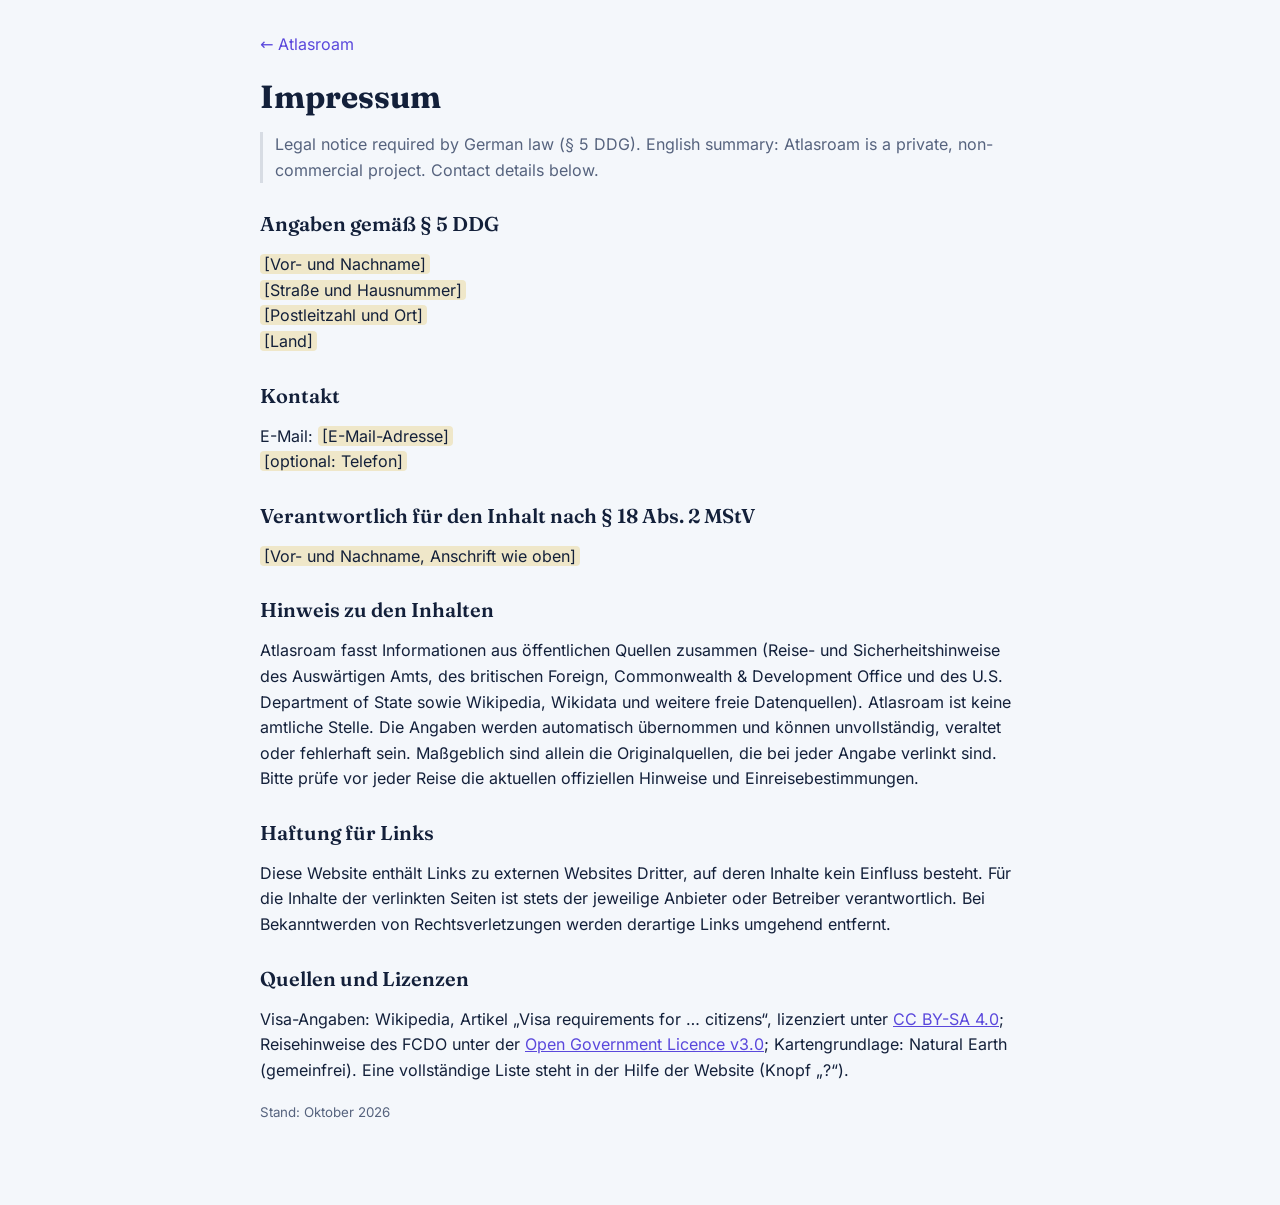
==== impressum.html @ 6819bdf5 "Atlasroam phase 1: globe with official travel advice, entry rules and practical info in 6 languages" ====
<!doctype html>
<html lang="de">
<head>
<meta charset="utf-8">
<meta name="viewport" content="width=device-width, initial-scale=1">
<title>Impressum · Atlasroam</title>
<meta name="robots" content="noindex">
<link rel="icon" href="assets/icon.svg" type="image/svg+xml">
<script src="assets/boot.js"></script>
<link rel="stylesheet" href="assets/fonts.css">
<link rel="stylesheet" href="assets/page.css">
</head>
<body>
<main>
<a class="back" href="./">← Atlasroam</a>
<h1>Impressum</h1>
<p class="en">Legal notice required by German law (§ 5 DDG). English summary: Atlasroam is a private, non-commercial project. Contact details below.</p>

<h2>Angaben gemäß § 5 DDG</h2>
<p>
<span class="ph">[Vor- und Nachname]</span><br>
<span class="ph">[Straße und Hausnummer]</span><br>
<span class="ph">[Postleitzahl und Ort]</span><br>
<span class="ph">[Land]</span>
</p>

<h2>Kontakt</h2>
<p>E-Mail: <span class="ph">[E-Mail-Adresse]</span><br>
<span class="ph">[optional: Telefon]</span></p>

<h2>Verantwortlich für den Inhalt nach § 18 Abs. 2 MStV</h2>
<p><span class="ph">[Vor- und Nachname, Anschrift wie oben]</span></p>

<h2>Hinweis zu den Inhalten</h2>
<p>Atlasroam fasst Informationen aus öffentlichen Quellen zusammen (Reise- und Sicherheitshinweise des Auswärtigen Amts, des britischen Foreign, Commonwealth &amp; Development Office und des U.S. Department of State sowie Wikipedia, Wikidata und weitere freie Datenquellen). Atlasroam ist keine amtliche Stelle. Die Angaben werden automatisch übernommen und können unvollständig, veraltet oder fehlerhaft sein. Maßgeblich sind allein die Originalquellen, die bei jeder Angabe verlinkt sind. Bitte prüfe vor jeder Reise die aktuellen offiziellen Hinweise und Einreisebestimmungen.</p>

<h2>Haftung für Links</h2>
<p>Diese Website enthält Links zu externen Websites Dritter, auf deren Inhalte kein Einfluss besteht. Für die Inhalte der verlinkten Seiten ist stets der jeweilige Anbieter oder Betreiber verantwortlich. Bei Bekanntwerden von Rechtsverletzungen werden derartige Links umgehend entfernt.</p>

<h2>Quellen und Lizenzen</h2>
<p>Visa-Angaben: Wikipedia, Artikel „Visa requirements for … citizens“, lizenziert unter <a href="https://creativecommons.org/licenses/by-sa/4.0/deed.de">CC BY-SA 4.0</a>; Reisehinweise des FCDO unter der <a href="https://www.nationalarchives.gov.uk/doc/open-government-licence/version/3/">Open Government Licence v3.0</a>; Kartengrundlage: Natural Earth (gemeinfrei). Eine vollständige Liste steht in der Hilfe der Website (Knopf „?“).</p>
<p><small>Stand: Oktober 2026</small></p>
</main>
</body>
</html>
---- assets/fonts.css ----
/* Fraunces latin-ext (SIL Open Font License) */
@font-face {
  font-family: 'Fraunces';
  font-style: normal;
  font-weight: 600;
  font-display: swap;
  src: url(../fonts/Fraunces-latin-ext-796716.woff2) format('woff2');
  unicode-range: U+0100-02BA, U+02BD-02C5, U+02C7-02CC, U+02CE-02D7, U+02DD-02FF, U+0304, U+0308, U+0329, U+1D00-1DBF, U+1E00-1E9F, U+1EF2-1EFF, U+2020, U+20A0-20AB, U+20AD-20C4, U+2113, U+2C60-2C7F, U+A720-A7FF;
}
/* Fraunces latin (SIL Open Font License) */
@font-face {
  font-family: 'Fraunces';
  font-style: normal;
  font-weight: 600;
  font-display: swap;
  src: url(../fonts/Fraunces-latin-39ce20.woff2) format('woff2');
  unicode-range: U+0000-00FF, U+0131, U+0152-0153, U+02BB-02BC, U+02C6, U+02DA, U+02DC, U+0304, U+0308, U+0329, U+2000-206F, U+20AC, U+2122, U+2191, U+2193, U+2212, U+2215, U+FEFF, U+FFFD;
}
/* Fraunces latin-ext (SIL Open Font License) */
@font-face {
  font-family: 'Fraunces';
  font-style: normal;
  font-weight: 700;
  font-display: swap;
  src: url(../fonts/Fraunces-latin-ext-796716.woff2) format('woff2');
  unicode-range: U+0100-02BA, U+02BD-02C5, U+02C7-02CC, U+02CE-02D7, U+02DD-02FF, U+0304, U+0308, U+0329, U+1D00-1DBF, U+1E00-1E9F, U+1EF2-1EFF, U+2020, U+20A0-20AB, U+20AD-20C4, U+2113, U+2C60-2C7F, U+A720-A7FF;
}
/* Fraunces latin (SIL Open Font License) */
@font-face {
  font-family: 'Fraunces';
  font-style: normal;
  font-weight: 700;
  font-display: swap;
  src: url(../fonts/Fraunces-latin-39ce20.woff2) format('woff2');
  unicode-range: U+0000-00FF, U+0131, U+0152-0153, U+02BB-02BC, U+02C6, U+02DA, U+02DC, U+0304, U+0308, U+0329, U+2000-206F, U+20AC, U+2122, U+2191, U+2193, U+2212, U+2215, U+FEFF, U+FFFD;
}
/* IBM Plex Sans Arabic arabic (SIL Open Font License) */
@font-face {
  font-family: 'IBM Plex Sans Arabic';
  font-style: normal;
  font-weight: 400;
  font-display: swap;
  src: url(../fonts/IBMPlexSansArabic-arabic-00b30d.woff2) format('woff2');
  unicode-range: U+0600-06FF, U+0750-077F, U+0870-0891, U+0897-08E1, U+08E3-08FF, U+200C-200E, U+2010-2011, U+204F, U+2E41, U+FB50-FDFF, U+FE70-FE74, U+FE76-FEFC, U+102E0-102FB, U+10E60-10E7E, U+10EC2-10EC7, U+10EC9-10EEE, U+10EF0-10EFF, U+1EE00-1EE03, U+1EE05-1EE1F, U+1EE21-1EE22, U+1EE24, U+1EE27, U+1EE29-1EE32, U+1EE34-1EE37, U+1EE39, U+1EE3B, U+1EE42, U+1EE47, U+1EE49, U+1EE4B, U+1EE4D-1EE4F, U+1EE51-1EE52, U+1EE54, U+1EE57, U+1EE59, U+1EE5B, U+1EE5D, U+1EE5F, U+1EE61-1EE62, U+1EE64, U+1EE67-1EE6A, U+1EE6C-1EE72, U+1EE74-1EE77, U+1EE79-1EE7C, U+1EE7E, U+1EE80-1EE89, U+1EE8B-1EE9B, U+1EEA1-1EEA3, U+1EEA5-1EEA9, U+1EEAB-1EEBB, U+1EEF0-1EEF1;
}
/* IBM Plex Sans Arabic latin-ext (SIL Open Font License) */
@font-face {
  font-family: 'IBM Plex Sans Arabic';
  font-style: normal;
  font-weight: 400;
  font-display: swap;
  src: url(../fonts/IBMPlexSansArabic-latin-ext-cd801f.woff2) format('woff2');
  unicode-range: U+0100-02BA, U+02BD-02C5, U+02C7-02CC, U+02CE-02D7, U+02DD-02FF, U+0304, U+0308, U+0329, U+1D00-1DBF, U+1E00-1E9F, U+1EF2-1EFF, U+2020, U+20A0-20AB, U+20AD-20C4, U+2113, U+2C60-2C7F, U+A720-A7FF;
}
/* IBM Plex Sans Arabic latin (SIL Open Font License) */
@font-face {
  font-family: 'IBM Plex Sans Arabic';
  font-style: normal;
  font-weight: 400;
  font-display: swap;
  src: url(../fonts/IBMPlexSansArabic-latin-b9f686.woff2) format('woff2');
  unicode-range: U+0000-00FF, U+0131, U+0152-0153, U+02BB-02BC, U+02C6, U+02DA, U+02DC, U+0304, U+0308, U+0329, U+2000-206F, U+20AC, U+2122, U+2191, U+2193, U+2212, U+2215, U+FEFF, U+FFFD;
}
/* IBM Plex Sans Arabic arabic (SIL Open Font License) */
@font-face {
  font-family: 'IBM Plex Sans Arabic';
  font-style: normal;
  font-weight: 600;
  font-display: swap;
  src: url(../fonts/IBMPlexSansArabic-arabic-dda025.woff2) format('woff2');
  unicode-range: U+0600-06FF, U+0750-077F, U+0870-0891, U+0897-08E1, U+08E3-08FF, U+200C-200E, U+2010-2011, U+204F, U+2E41, U+FB50-FDFF, U+FE70-FE74, U+FE76-FEFC, U+102E0-102FB, U+10E60-10E7E, U+10EC2-10EC7, U+10EC9-10EEE, U+10EF0-10EFF, U+1EE00-1EE03, U+1EE05-1EE1F, U+1EE21-1EE22, U+1EE24, U+1EE27, U+1EE29-1EE32, U+1EE34-1EE37, U+1EE39, U+1EE3B, U+1EE42, U+1EE47, U+1EE49, U+1EE4B, U+1EE4D-1EE4F, U+1EE51-1EE52, U+1EE54, U+1EE57, U+1EE59, U+1EE5B, U+1EE5D, U+1EE5F, U+1EE61-1EE62, U+1EE64, U+1EE67-1EE6A, U+1EE6C-1EE72, U+1EE74-1EE77, U+1EE79-1EE7C, U+1EE7E, U+1EE80-1EE89, U+1EE8B-1EE9B, U+1EEA1-1EEA3, U+1EEA5-1EEA9, U+1EEAB-1EEBB, U+1EEF0-1EEF1;
}
/* IBM Plex Sans Arabic latin-ext (SIL Open Font License) */
@font-face {
  font-family: 'IBM Plex Sans Arabic';
  font-style: normal;
  font-weight: 600;
  font-display: swap;
  src: url(../fonts/IBMPlexSansArabic-latin-ext-586b7b.woff2) format('woff2');
  unicode-range: U+0100-02BA, U+02BD-02C5, U+02C7-02CC, U+02CE-02D7, U+02DD-02FF, U+0304, U+0308, U+0329, U+1D00-1DBF, U+1E00-1E9F, U+1EF2-1EFF, U+2020, U+20A0-20AB, U+20AD-20C4, U+2113, U+2C60-2C7F, U+A720-A7FF;
}
/* IBM Plex Sans Arabic latin (SIL Open Font License) */
@font-face {
  font-family: 'IBM Plex Sans Arabic';
  font-style: normal;
  font-weight: 600;
  font-display: swap;
  src: url(../fonts/IBMPlexSansArabic-latin-5344fa.woff2) format('woff2');
  unicode-range: U+0000-00FF, U+0131, U+0152-0153, U+02BB-02BC, U+02C6, U+02DA, U+02DC, U+0304, U+0308, U+0329, U+2000-206F, U+20AC, U+2122, U+2191, U+2193, U+2212, U+2215, U+FEFF, U+FFFD;
}
/* Inter latin-ext (SIL Open Font License) */
@font-face {
  font-family: 'Inter';
  font-style: normal;
  font-weight: 400;
  font-display: swap;
  src: url(../fonts/Inter-latin-ext-395290.woff2) format('woff2');
  unicode-range: U+0100-02BA, U+02BD-02C5, U+02C7-02CC, U+02CE-02D7, U+02DD-02FF, U+0304, U+0308, U+0329, U+1D00-1DBF, U+1E00-1E9F, U+1EF2-1EFF, U+2020, U+20A0-20AB, U+20AD-20C4, U+2113, U+2C60-2C7F, U+A720-A7FF;
}
/* Inter latin (SIL Open Font License) */
@font-face {
  font-family: 'Inter';
  font-style: normal;
  font-weight: 400;
  font-display: swap;
  src: url(../fonts/Inter-latin-567244.woff2) format('woff2');
  unicode-range: U+0000-00FF, U+0131, U+0152-0153, U+02BB-02BC, U+02C6, U+02DA, U+02DC, U+0304, U+0308, U+0329, U+2000-206F, U+20AC, U+2122, U+2191, U+2193, U+2212, U+2215, U+FEFF, U+FFFD;
}
/* Inter latin-ext (SIL Open Font License) */
@font-face {
  font-family: 'Inter';
  font-style: normal;
  font-weight: 500;
  font-display: swap;
  src: url(../fonts/Inter-latin-ext-395290.woff2) format('woff2');
  unicode-range: U+0100-02BA, U+02BD-02C5, U+02C7-02CC, U+02CE-02D7, U+02DD-02FF, U+0304, U+0308, U+0329, U+1D00-1DBF, U+1E00-1E9F, U+1EF2-1EFF, U+2020, U+20A0-20AB, U+20AD-20C4, U+2113, U+2C60-2C7F, U+A720-A7FF;
}
/* Inter latin (SIL Open Font License) */
@font-face {
  font-family: 'Inter';
  font-style: normal;
  font-weight: 500;
  font-display: swap;
  src: url(../fonts/Inter-latin-567244.woff2) format('woff2');
  unicode-range: U+0000-00FF, U+0131, U+0152-0153, U+02BB-02BC, U+02C6, U+02DA, U+02DC, U+0304, U+0308, U+0329, U+2000-206F, U+20AC, U+2122, U+2191, U+2193, U+2212, U+2215, U+FEFF, U+FFFD;
}
/* Inter latin-ext (SIL Open Font License) */
@font-face {
  font-family: 'Inter';
  font-style: normal;
  font-weight: 600;
  font-display: swap;
  src: url(../fonts/Inter-latin-ext-395290.woff2) format('woff2');
  unicode-range: U+0100-02BA, U+02BD-02C5, U+02C7-02CC, U+02CE-02D7, U+02DD-02FF, U+0304, U+0308, U+0329, U+1D00-1DBF, U+1E00-1E9F, U+1EF2-1EFF, U+2020, U+20A0-20AB, U+20AD-20C4, U+2113, U+2C60-2C7F, U+A720-A7FF;
}
/* Inter latin (SIL Open Font License) */
@font-face {
  font-family: 'Inter';
  font-style: normal;
  font-weight: 600;
  font-display: swap;
  src: url(../fonts/Inter-latin-567244.woff2) format('woff2');
  unicode-range: U+0000-00FF, U+0131, U+0152-0153, U+02BB-02BC, U+02C6, U+02DA, U+02DC, U+0304, U+0308, U+0329, U+2000-206F, U+20AC, U+2122, U+2191, U+2193, U+2212, U+2215, U+FEFF, U+FFFD;
}
---- assets/page.css ----
/* simple text pages (Impressum, Datenschutz) */
:root{color-scheme:dark;--bg:#060b17;--text:#e9eefb;--muted:#97a3c0;--accent:#8b7bff;--line:rgba(255,255,255,.12);--ph:rgba(240,198,69,.18)}
:root[data-theme="light"]{color-scheme:light;--bg:#f4f7fb;--text:#13203a;--muted:#56637e;--accent:#5a48dc;--line:rgba(15,30,60,.12);--ph:rgba(220,174,23,.22)}
body{margin:0;background:var(--bg);color:var(--text);font:16px/1.6 'Inter',system-ui,sans-serif}
main{max-width:760px;margin:0 auto;padding:32px 20px 64px}
h1{font:700 32px/1.2 'Fraunces',Georgia,serif;margin:12px 0 8px}
h2{font:600 20px 'Fraunces',Georgia,serif;margin:28px 0 8px}
a{color:var(--accent)}
.back{display:inline-block;margin-bottom:8px;text-decoration:none}
.ph{background:var(--ph);border-radius:4px;padding:0 4px}
.en{color:var(--muted);border-inline-start:3px solid var(--line);padding-inline-start:12px}
small{color:var(--muted)}
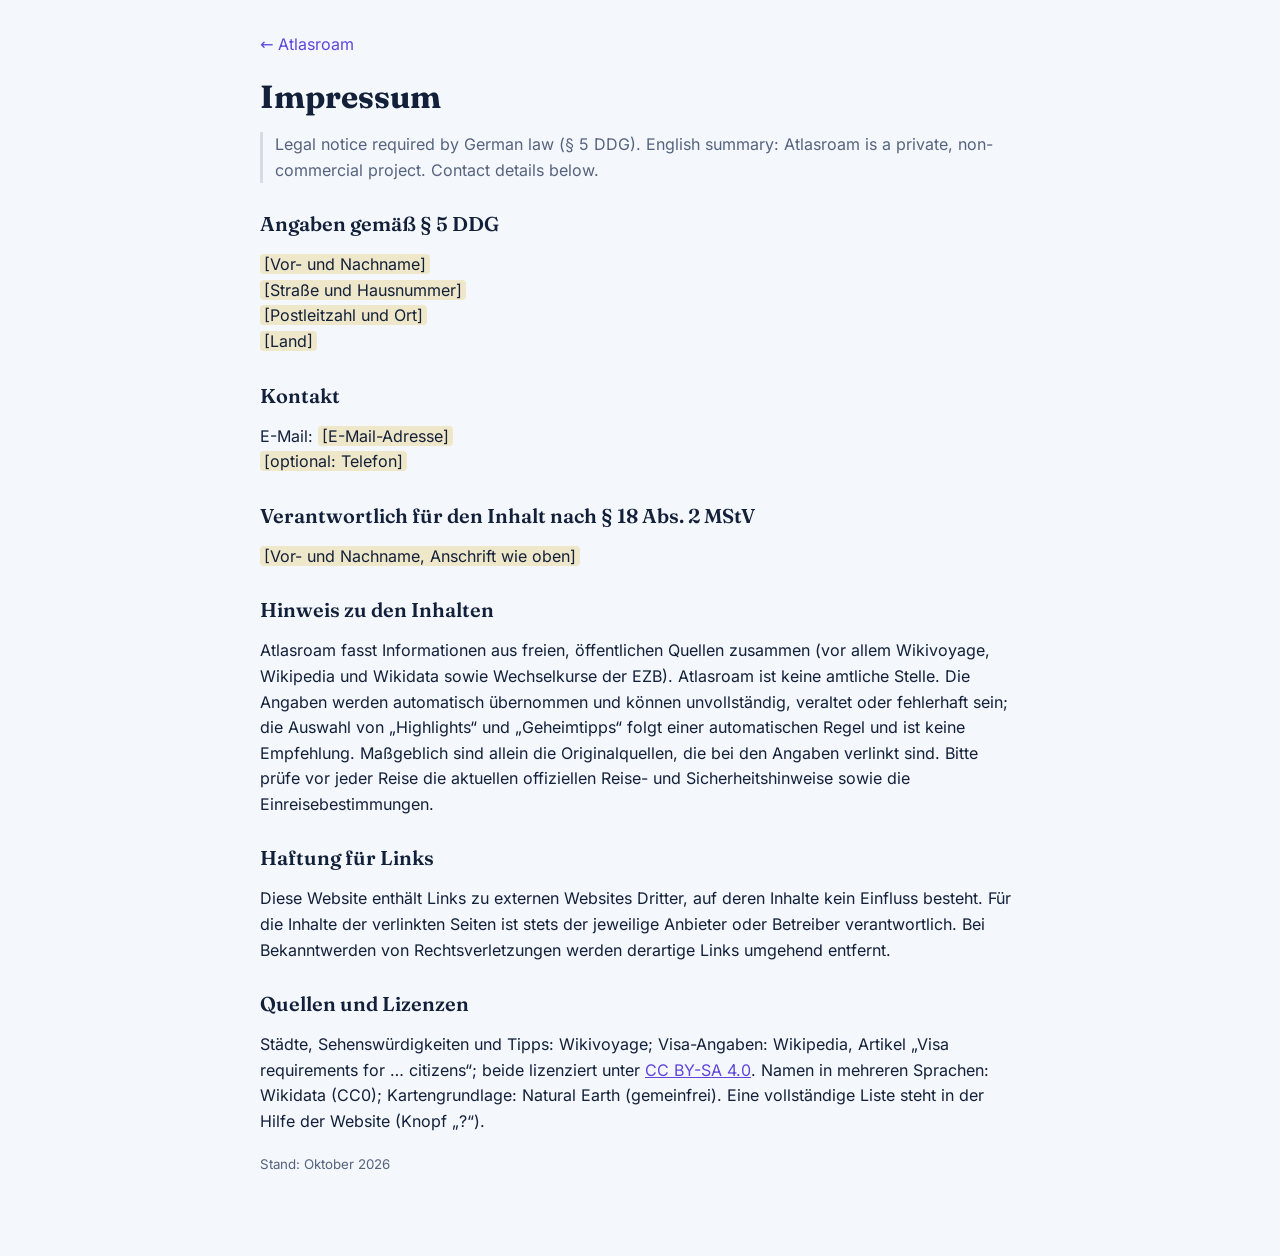
==== commit 6b9c5d75: "Explore instead of safety: cities, must-sees, hidden spots and day trips from Wikivoyage with pins o" ====
--- a/impressum.html
+++ b/impressum.html
@@ -32,13 +32,13 @@
 <p><span class="ph">[Vor- und Nachname, Anschrift wie oben]</span></p>
 
 <h2>Hinweis zu den Inhalten</h2>
-<p>Atlasroam fasst Informationen aus öffentlichen Quellen zusammen (Reise- und Sicherheitshinweise des Auswärtigen Amts, des britischen Foreign, Commonwealth &amp; Development Office und des U.S. Department of State sowie Wikipedia, Wikidata und weitere freie Datenquellen). Atlasroam ist keine amtliche Stelle. Die Angaben werden automatisch übernommen und können unvollständig, veraltet oder fehlerhaft sein. Maßgeblich sind allein die Originalquellen, die bei jeder Angabe verlinkt sind. Bitte prüfe vor jeder Reise die aktuellen offiziellen Hinweise und Einreisebestimmungen.</p>
+<p>Atlasroam fasst Informationen aus freien, öffentlichen Quellen zusammen (vor allem Wikivoyage, Wikipedia und Wikidata sowie Wechselkurse der EZB). Atlasroam ist keine amtliche Stelle. Die Angaben werden automatisch übernommen und können unvollständig, veraltet oder fehlerhaft sein; die Auswahl von „Highlights“ und „Geheimtipps“ folgt einer automatischen Regel und ist keine Empfehlung. Maßgeblich sind allein die Originalquellen, die bei den Angaben verlinkt sind. Bitte prüfe vor jeder Reise die aktuellen offiziellen Reise- und Sicherheitshinweise sowie die Einreisebestimmungen.</p>
 
 <h2>Haftung für Links</h2>
 <p>Diese Website enthält Links zu externen Websites Dritter, auf deren Inhalte kein Einfluss besteht. Für die Inhalte der verlinkten Seiten ist stets der jeweilige Anbieter oder Betreiber verantwortlich. Bei Bekanntwerden von Rechtsverletzungen werden derartige Links umgehend entfernt.</p>
 
 <h2>Quellen und Lizenzen</h2>
-<p>Visa-Angaben: Wikipedia, Artikel „Visa requirements for … citizens“, lizenziert unter <a href="https://creativecommons.org/licenses/by-sa/4.0/deed.de">CC BY-SA 4.0</a>; Reisehinweise des FCDO unter der <a href="https://www.nationalarchives.gov.uk/doc/open-government-licence/version/3/">Open Government Licence v3.0</a>; Kartengrundlage: Natural Earth (gemeinfrei). Eine vollständige Liste steht in der Hilfe der Website (Knopf „?“).</p>
+<p>Städte, Sehenswürdigkeiten und Tipps: Wikivoyage; Visa-Angaben: Wikipedia, Artikel „Visa requirements for … citizens“; beide lizenziert unter <a href="https://creativecommons.org/licenses/by-sa/4.0/deed.de">CC BY-SA 4.0</a>. Namen in mehreren Sprachen: Wikidata (CC0); Kartengrundlage: Natural Earth (gemeinfrei). Eine vollständige Liste steht in der Hilfe der Website (Knopf „?“).</p>
 <p><small>Stand: Oktober 2026</small></p>
 </main>
 </body>
